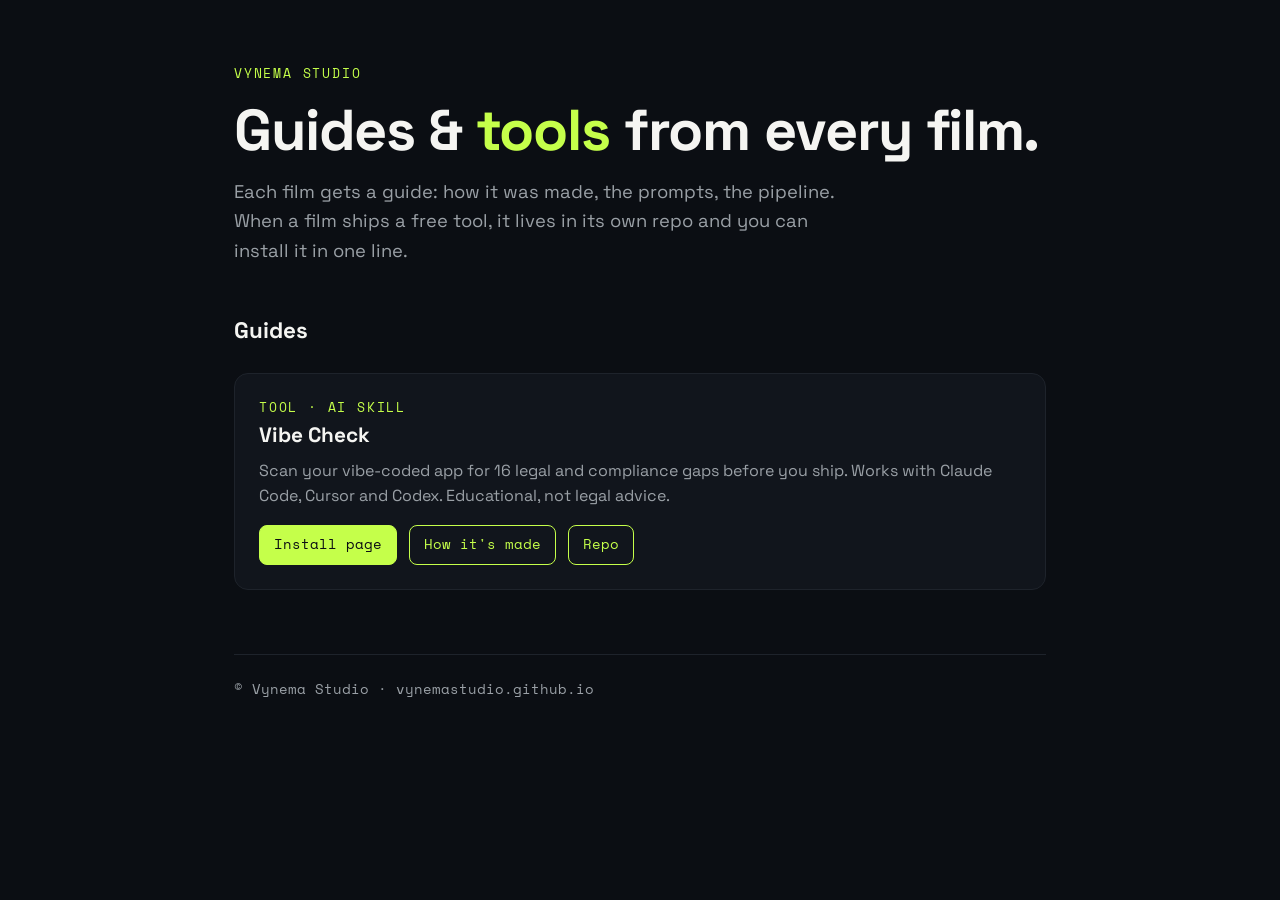
==== index.html @ ae3b958d "Add branded guides index, shared style, README convention" ====
<!doctype html>
<html lang="en">
<head>
<meta charset="utf-8">
<meta name="viewport" content="width=device-width,initial-scale=1">
<title>Vynema Studio · Guides</title>
<meta name="description" content="How-it's-made guides and free tools from Vynema Studio.">
<link rel="preconnect" href="https://fonts.googleapis.com">
<link rel="preconnect" href="https://fonts.gstatic.com" crossorigin>
<link href="https://fonts.googleapis.com/css2?family=Space+Grotesk:wght@400;500;700&family=Space+Mono:wght@400;700&display=swap" rel="stylesheet">
<link rel="stylesheet" href="/assets/style.css">
</head>
<body>
<main class="wrap">
  <div class="eyebrow">Vynema Studio</div>
  <h1>Guides &amp; <em>tools</em> from every film.</h1>
  <p class="lead">Each film gets a guide: how it was made, the prompts, the pipeline. When a film ships a free tool, it lives in its own repo and you can install it in one line.</p>

  <h2>Guides</h2>
  <div class="guides">
    <article class="card">
      <div class="eyebrow">Tool · AI skill</div>
      <h3>Vibe Check</h3>
      <p>Scan your vibe-coded app for 16 legal and compliance gaps before you ship. Works with Claude Code, Cursor and Codex. Educational, not legal advice.</p>
      <div class="links">
        <a class="btn primary" href="https://vynemastudio.github.io/vibe-check/">Install page</a>
        <a class="btn" href="https://vynemastudio.github.io/vibe-check/how-its-made/">How it's made</a>
        <a class="btn" href="https://github.com/vynemastudio/vibe-check">Repo</a>
      </div>
    </article>
  </div>

  <footer>© Vynema Studio · vynemastudio.github.io</footer>
</main>
</body>
</html>
---- assets/style.css ----
:root{--bg:#0B0E13;--accent:#C5FF4A;--text:#F5F5F2;--muted:#9AA0A6;--line:#1E232B;--card:#11151C}
*{box-sizing:border-box;margin:0;padding:0}
html{background:var(--bg)}
body{background:var(--bg);color:var(--text);font-family:'Space Grotesk',system-ui,sans-serif;line-height:1.6;-webkit-font-smoothing:antialiased}
a{color:var(--accent);text-decoration:none}a:hover{text-decoration:underline}
code,pre,.mono{font-family:'Space Mono',ui-monospace,monospace}
.wrap{max-width:860px;margin:0 auto;padding:64px 24px}
.eyebrow{font-family:'Space Mono',monospace;font-size:.8rem;letter-spacing:.14em;text-transform:uppercase;color:var(--accent)}
h1{font-size:clamp(2.2rem,6vw,3.6rem);line-height:1.05;letter-spacing:-.02em;margin:16px 0}
h1 em{font-style:normal;color:var(--accent)}
h2{font-size:1.4rem;margin:48px 0 16px}
p.lead{color:var(--muted);font-size:1.15rem;max-width:620px}
.guides{display:grid;gap:16px;margin-top:24px}
.card{background:var(--card);border:1px solid var(--line);border-radius:14px;padding:24px;transition:border-color .2s}
.card:hover{border-color:var(--accent)}
.card h3{font-size:1.3rem;margin-bottom:6px}
.card p{color:var(--muted)}
.links{display:flex;flex-wrap:wrap;gap:12px;margin-top:16px}
.btn{font-family:'Space Mono',monospace;font-size:.85rem;padding:8px 14px;border-radius:8px;border:1px solid var(--accent)}
.btn.primary{background:var(--accent);color:var(--bg)}
.btn:hover{text-decoration:none;opacity:.9}
pre{background:var(--card);border:1px solid var(--line);border-radius:10px;padding:16px;overflow-x:auto;font-size:.85rem}
footer{border-top:1px solid var(--line);margin-top:64px;padding-top:24px;color:var(--muted);font-size:.85rem;font-family:'Space Mono',monospace}
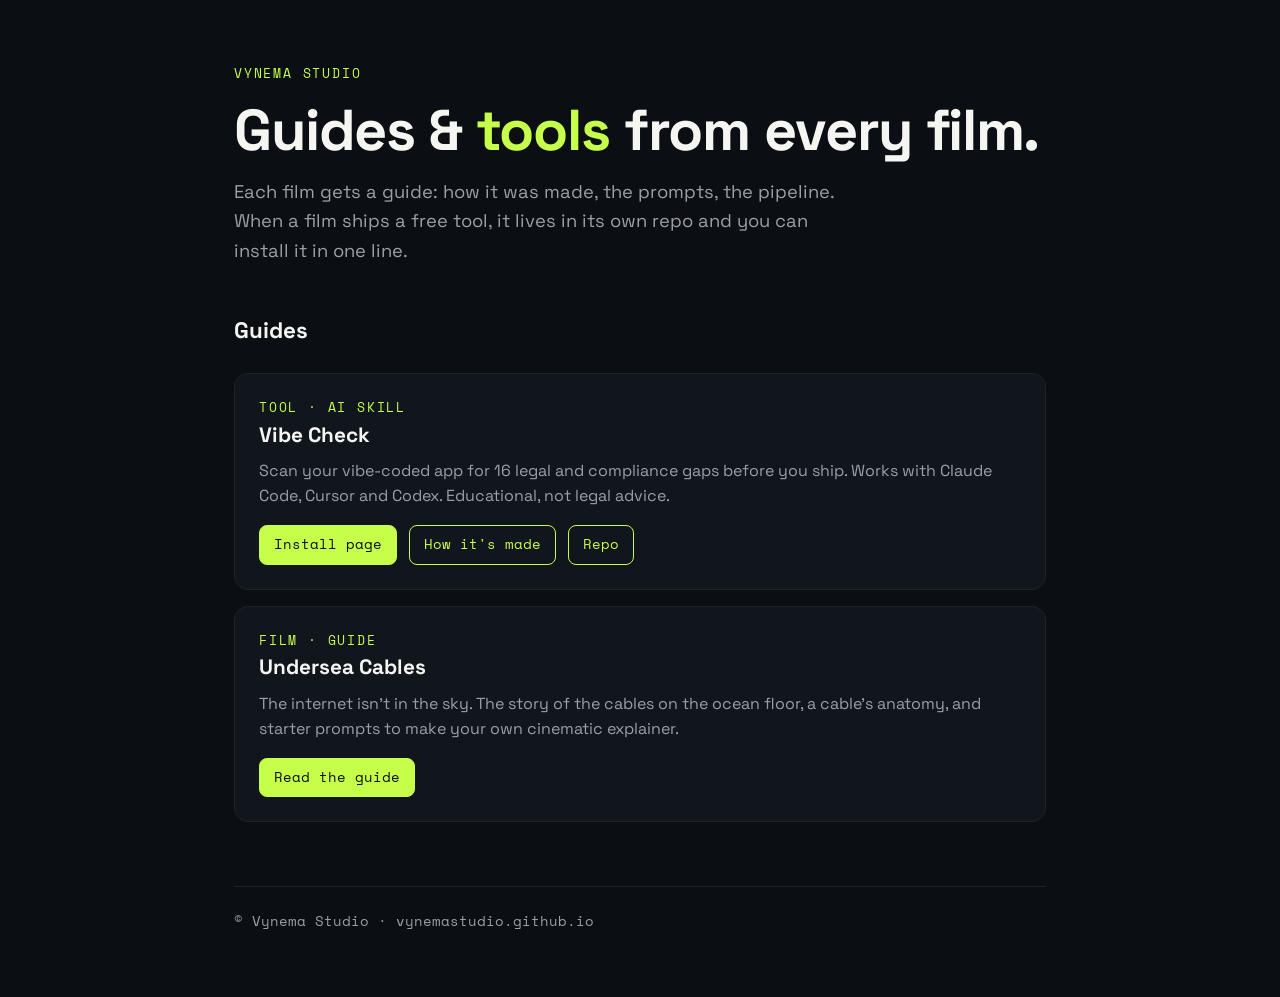
==== commit f5a121a1: "Add Undersea Cables guide" ====
--- a/index.html
+++ b/index.html
@@ -28,6 +28,14 @@
         <a class="btn" href="https://github.com/vynemastudio/vibe-check">Repo</a>
       </div>
     </article>
+    <article class="card">
+      <div class="eyebrow">Film · Guide</div>
+      <h3>Undersea Cables</h3>
+      <p>The internet isn't in the sky. The story of the cables on the ocean floor, a cable's anatomy, and starter prompts to make your own cinematic explainer.</p>
+      <div class="links">
+        <a class="btn primary" href="/undersea-cables/">Read the guide</a>
+      </div>
+    </article>
   </div>
 
   <footer>© Vynema Studio · vynemastudio.github.io</footer>
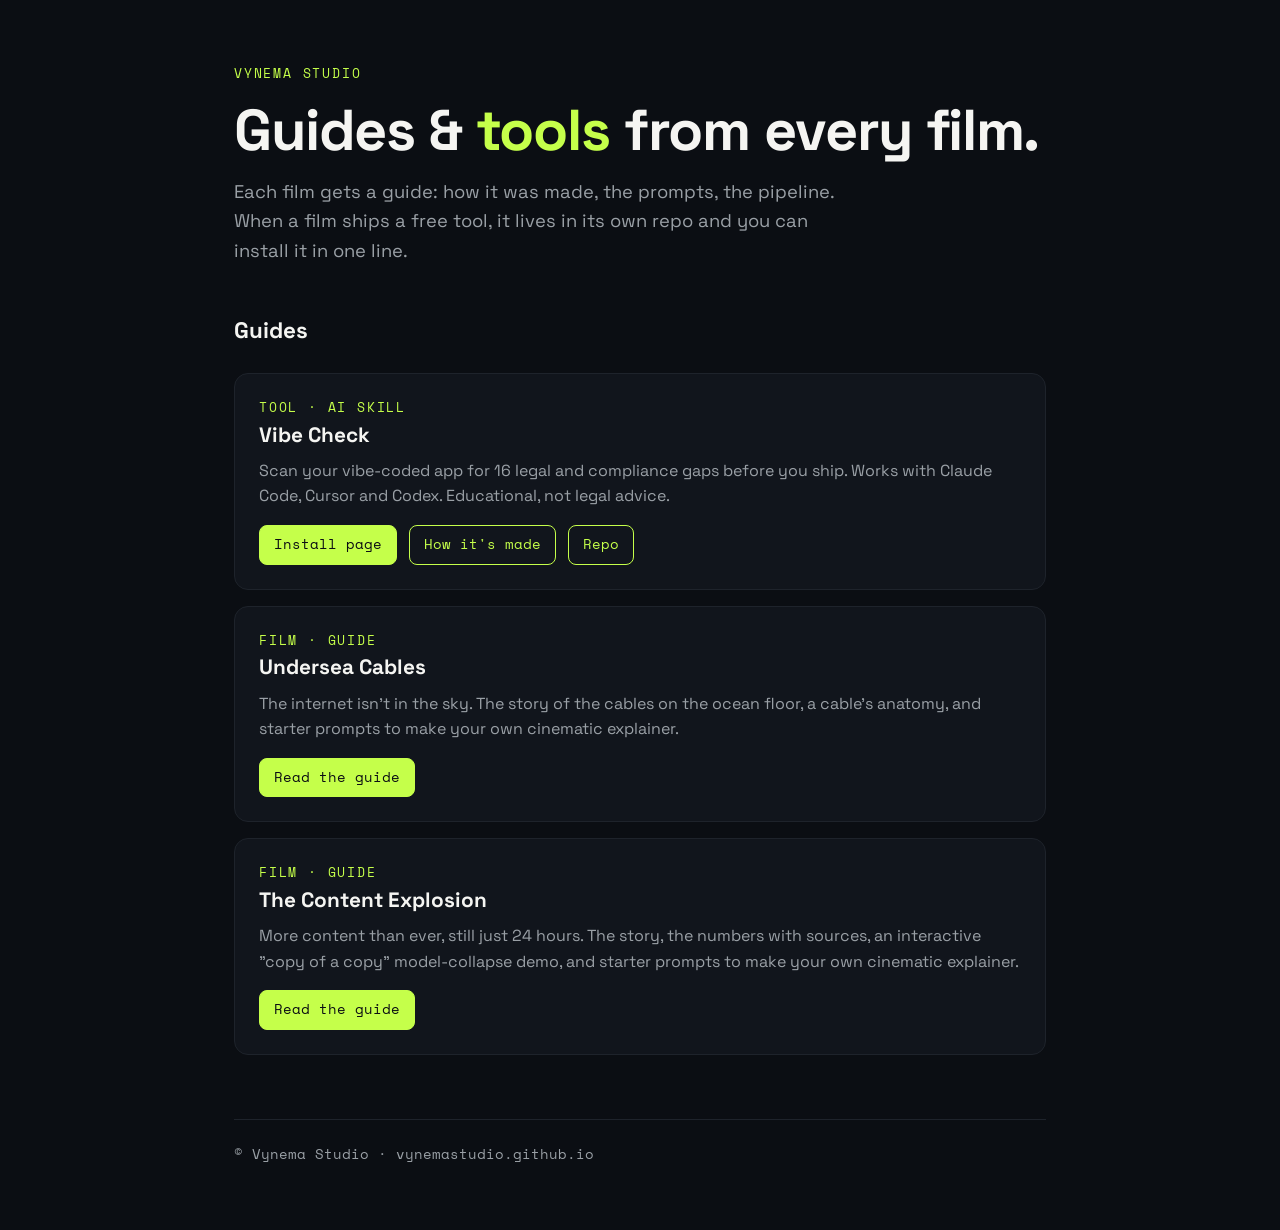
==== commit 54b4a1e6: "Add The Content Explosion guide" ====
--- a/index.html
+++ b/index.html
@@ -36,6 +36,14 @@
         <a class="btn primary" href="/undersea-cables/">Read the guide</a>
       </div>
     </article>
+    <article class="card">
+      <div class="eyebrow">Film · Guide</div>
+      <h3>The Content Explosion</h3>
+      <p>More content than ever, still just 24 hours. The story, the numbers with sources, an interactive "copy of a copy" model-collapse demo, and starter prompts to make your own cinematic explainer.</p>
+      <div class="links">
+        <a class="btn primary" href="/content-explosion/">Read the guide</a>
+      </div>
+    </article>
   </div>
 
   <footer>© Vynema Studio · vynemastudio.github.io</footer>
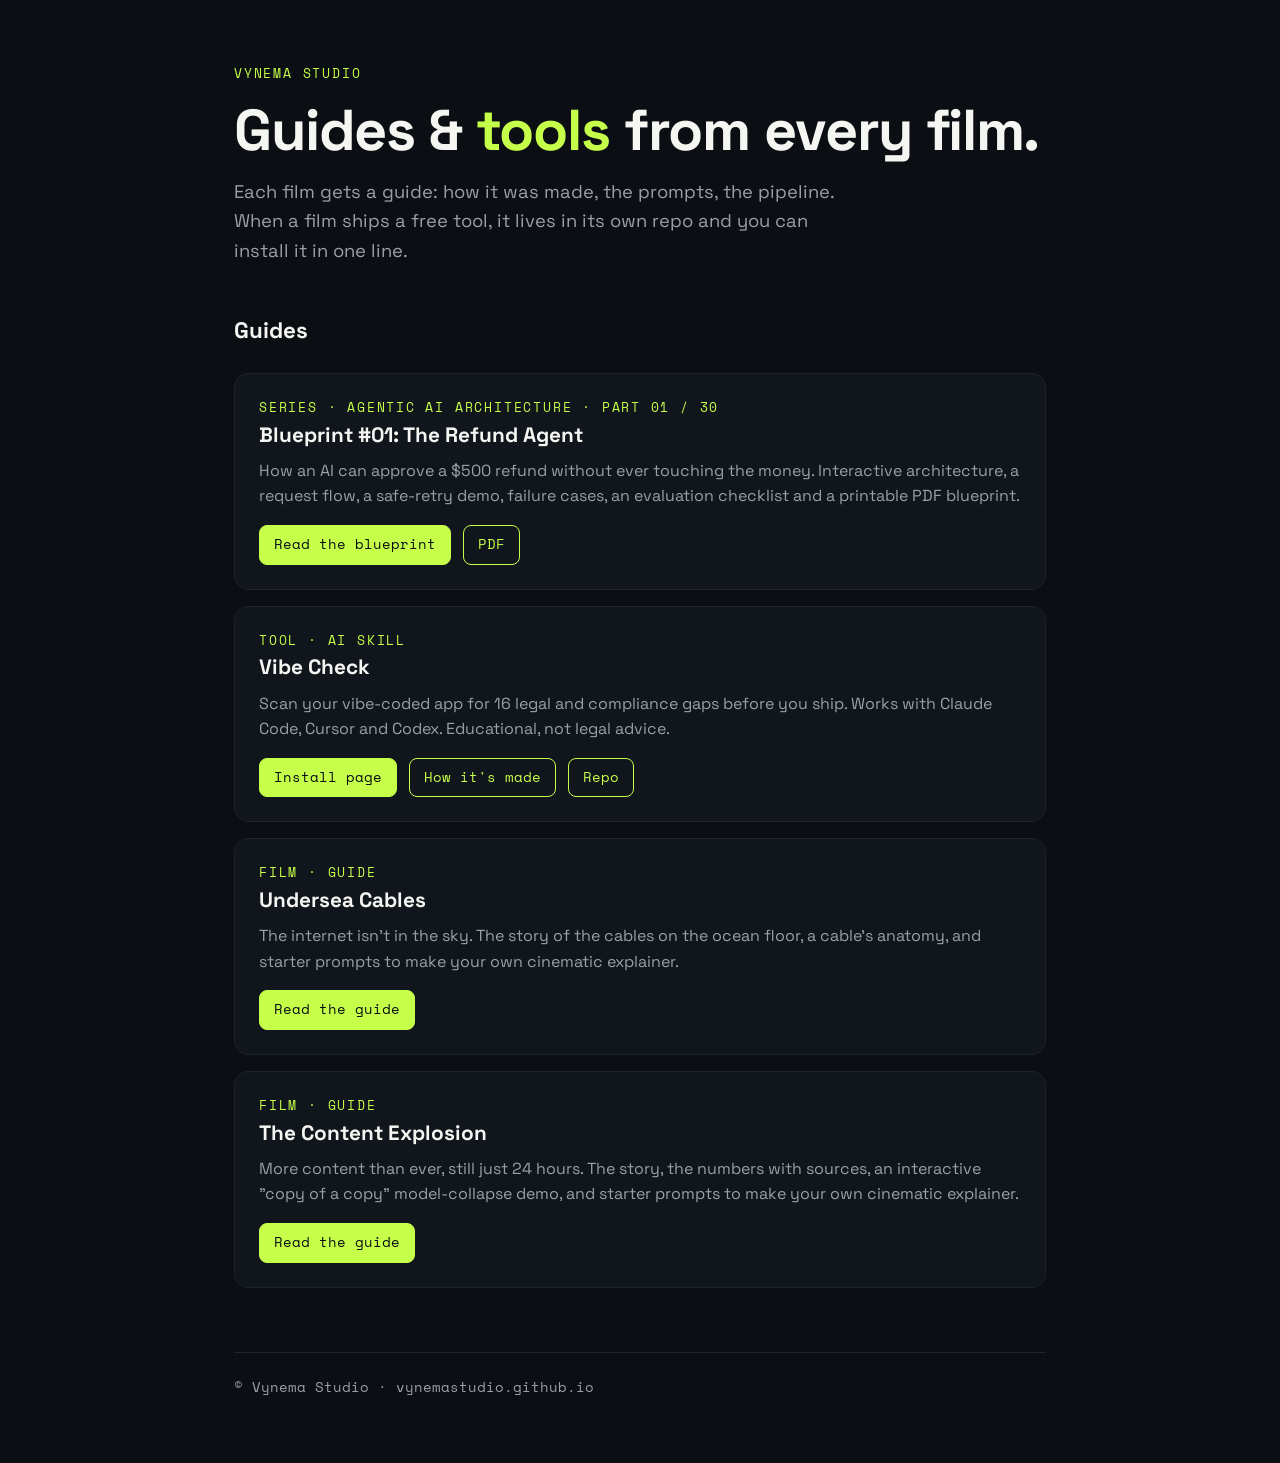
==== commit 827c7a91: "Add Agentic AI Architecture Part 01: The Refund Agent blueprint (guide, PDF, shared series component" ====
--- a/index.html
+++ b/index.html
@@ -18,6 +18,15 @@
 
   <h2>Guides</h2>
   <div class="guides">
+    <article class="card">
+      <div class="eyebrow">Series · Agentic AI Architecture · Part 01 / 30</div>
+      <h3>Blueprint #01: The Refund Agent</h3>
+      <p>How an AI can approve a $500 refund without ever touching the money. Interactive architecture, a request flow, a safe-retry demo, failure cases, an evaluation checklist and a printable PDF blueprint.</p>
+      <div class="links">
+        <a class="btn primary" href="/agentic-01-refund-agent/">Read the blueprint</a>
+        <a class="btn" href="/agentic-01-refund-agent/blueprint-01-refund-agent.pdf">PDF</a>
+      </div>
+    </article>
     <article class="card">
       <div class="eyebrow">Tool · AI skill</div>
       <h3>Vibe Check</h3>
--- a/assets/style.css
+++ b/assets/style.css
@@ -21,3 +21,17 @@
 .btn:hover{text-decoration:none;opacity:.9}
 pre{background:var(--card);border:1px solid var(--line);border-radius:10px;padding:16px;overflow-x:auto;font-size:.85rem}
 footer{border-top:1px solid var(--line);margin-top:64px;padding-top:24px;color:var(--muted);font-size:.85rem;font-family:'Space Mono',monospace}
+/* How this was made: stepper, behind-the-scenes pair, by-the-numbers */
+.steps{list-style:none;counter-reset:s;margin-top:16px;display:grid;gap:12px}
+.steps li{counter-increment:s;position:relative;background:var(--card);border:1px solid var(--line);border-radius:14px;padding:16px 18px 16px 64px}
+.steps li::before{content:counter(s,decimal-leading-zero);position:absolute;left:18px;top:16px;font-family:'Space Mono',monospace;font-weight:700;color:var(--accent)}
+.steps li strong{display:block;margin-bottom:2px}.steps li span{color:var(--muted);font-size:.95rem}
+.bts{display:grid;grid-template-columns:1fr 1fr;gap:12px;margin-top:16px;max-width:620px}
+.bts figure{margin:0}.bts img{display:block;width:100%;height:auto;aspect-ratio:9/16;object-fit:cover;border-radius:12px;border:1px solid var(--line);background:#000}
+.bts figcaption{font-family:'Space Mono',monospace;font-size:.72rem;letter-spacing:.08em;text-transform:uppercase;color:var(--muted);margin-top:8px}
+.bts figcaption b{color:var(--accent);font-weight:700}
+.nums{display:grid;grid-template-columns:repeat(auto-fit,minmax(150px,1fr));gap:12px;margin-top:16px}
+.nums>div{background:var(--card);border:1px solid var(--line);border-radius:14px;padding:16px}
+.nums .n{font-family:'Space Mono',monospace;font-size:1.4rem;white-space:nowrap;color:var(--accent);line-height:1.1;overflow-wrap:anywhere}
+.nums p{color:var(--muted);font-size:.9rem;margin-top:4px}
+.closer{margin-top:24px;font-weight:700}
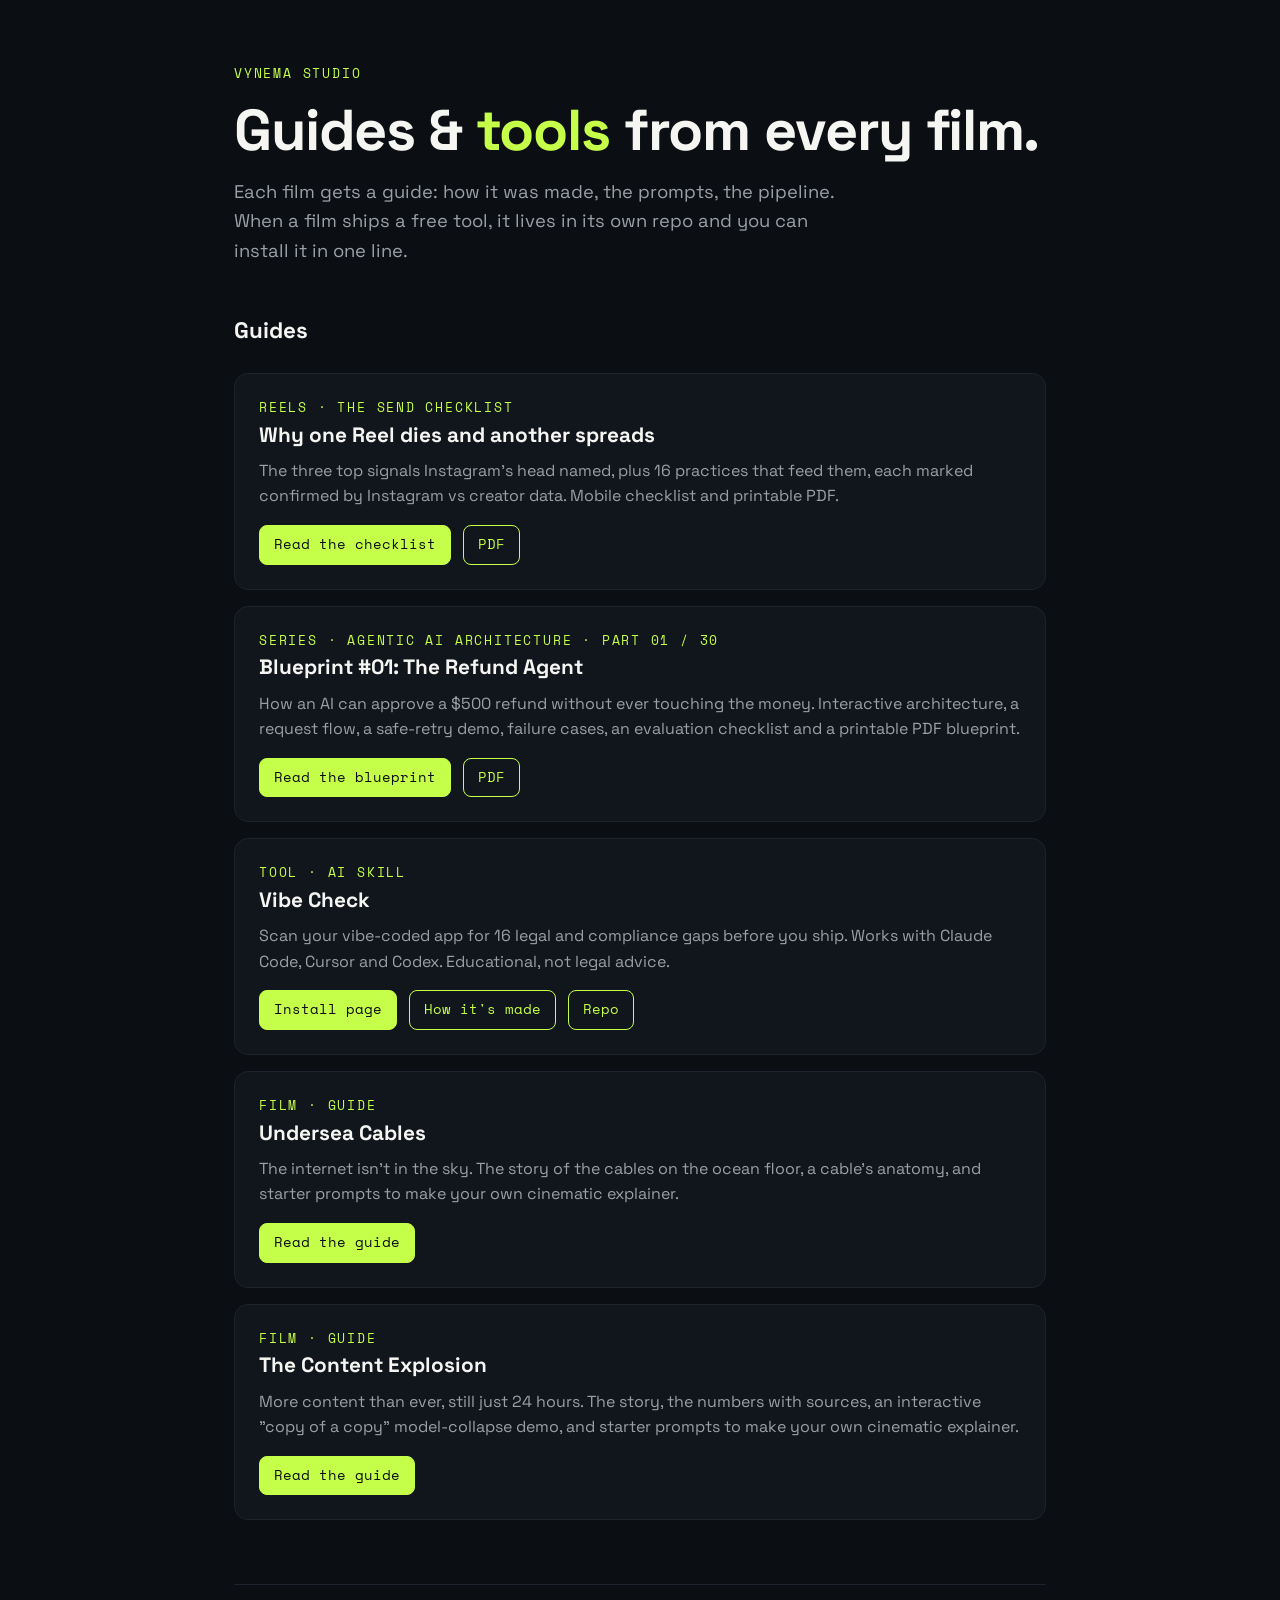
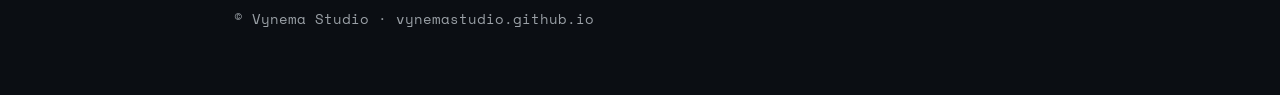
==== commit b270847f: "Add Reels algorithm SEND checklist (16 rules, confirmed vs creator data, PDF)" ====
--- a/index.html
+++ b/index.html
@@ -18,6 +18,15 @@
 
   <h2>Guides</h2>
   <div class="guides">
+    <article class="card">
+      <div class="eyebrow">Reels · The SEND checklist</div>
+      <h3>Why one Reel dies and another spreads</h3>
+      <p>The three top signals Instagram's head named, plus 16 practices that feed them, each marked confirmed by Instagram vs creator data. Mobile checklist and printable PDF.</p>
+      <div class="links">
+        <a class="btn primary" href="/reels-algorithm/">Read the checklist</a>
+        <a class="btn" href="/reels-algorithm/reels-algorithm-send-checklist.pdf">PDF</a>
+      </div>
+    </article>
     <article class="card">
       <div class="eyebrow">Series · Agentic AI Architecture · Part 01 / 30</div>
       <h3>Blueprint #01: The Refund Agent</h3>
